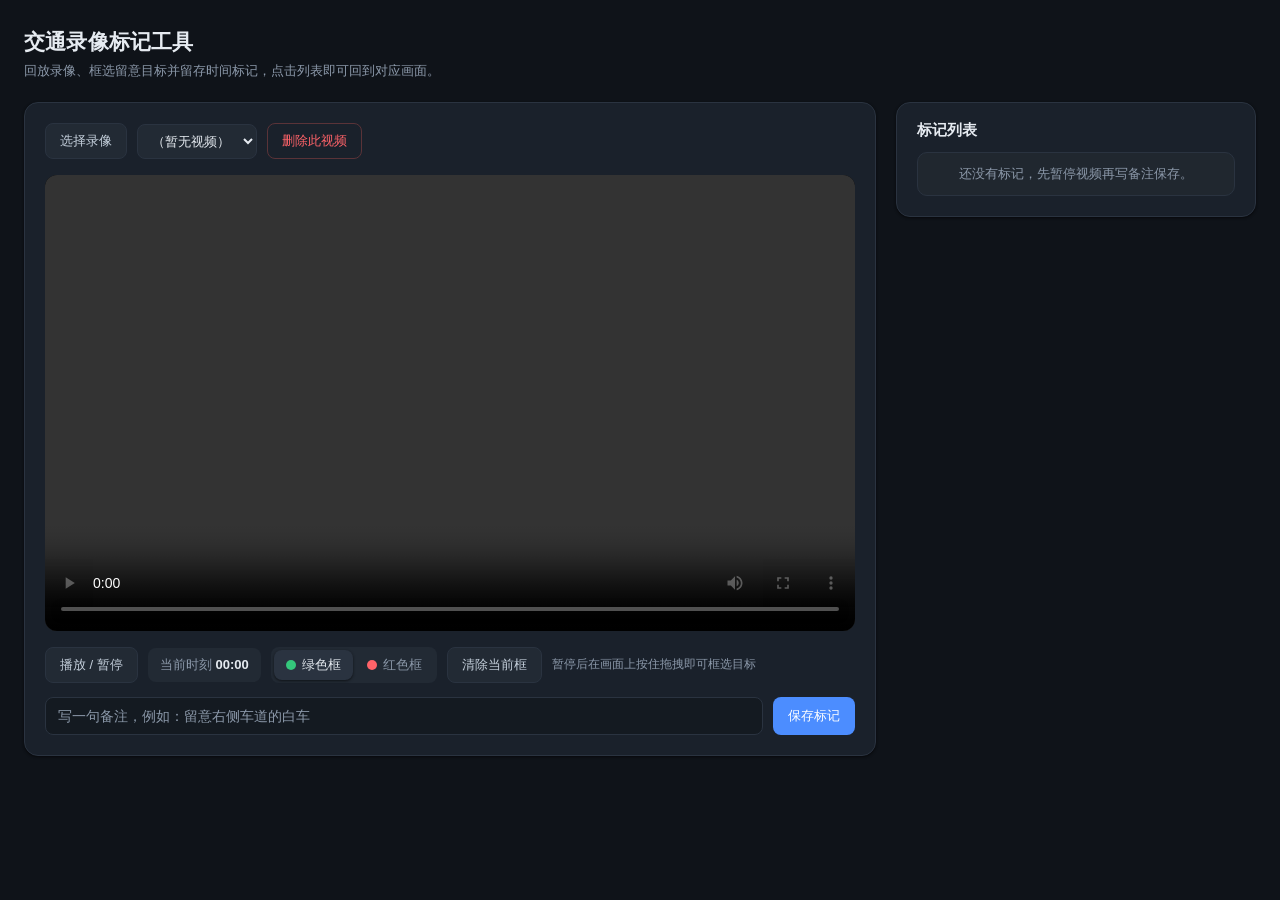
==== tools/录像标记工具/录像标记工具.html @ d4efcec6 "Add files via upload" ====
<!DOCTYPE html>
<html lang="zh-CN">
<head>
  <meta charset="UTF-8">
  <meta name="viewport" content="width=device-width, initial-scale=1">
  <title>交通录像标记工具</title>
  <link rel="icon" href="data:image/svg+xml,<svg xmlns='http://www.w3.org/2000/svg' viewBox='0 0 24 24'><rect width='24' height='24' rx='5' fill='%231f5eff'/><circle cx='12' cy='12' r='5' fill='white'/></svg>">
  <style>
    :root {
      --bg: #0f1319;
      --panel: #1a212b;
      --line: #2a3340;
      --line-soft: #222a34;
      --ink: #e6ebf1;
      --sub: #8b98a9;
      --primary: #4c8dff;
      --primary-soft: #1d2c44;
      --green: #34c77b;
      --red: #ff6369;
      --shadow: 0 1px 3px rgba(0, 0, 0, .35), 0 1px 2px rgba(0, 0, 0, .25);
      --radius: 14px;
    }
    * { box-sizing: border-box; margin: 0; padding: 0; }
    body {
      font-family: "Microsoft YaHei", "PingFang SC", "Segoe UI", sans-serif;
      background: var(--bg);
      color: var(--ink);
      padding: 28px 24px;
      min-height: 100vh;
    }
    .app { max-width: 1240px; margin: 0 auto; }

    /* 页头 */
    .topbar { margin-bottom: 22px; }
    .topbar h1 { font-size: 21px; font-weight: 600; letter-spacing: .2px; }
    .topbar p { margin-top: 6px; font-size: 13px; color: var(--sub); }

    /* 两栏栅格 */
    .workspace {
      display: grid;
      grid-template-columns: minmax(0, 1fr) 360px;
      gap: 20px;
      align-items: start;
    }
    @media (max-width: 960px) {
      .workspace { grid-template-columns: minmax(0, 1fr); }
    }

    .panel {
      background: var(--panel);
      border: 1px solid var(--line);
      border-radius: var(--radius);
      box-shadow: var(--shadow);
    }
    .player-panel { padding: 20px; }
    .list-panel { display: flex; flex-direction: column; max-height: 720px; }

    /* 视频源行 */
    .source-bar {
      display: flex; gap: 10px; align-items: center; flex-wrap: wrap;
      margin-bottom: 16px;
    }
    .source-bar select {
      padding: 8px 10px; border: 1px solid var(--line); border-radius: 8px;
      font-size: 13px; background: var(--line-soft); color: var(--ink); max-width: 240px;
    }
    #filePicker { display: none; }

    /* 视频 */
    .video-wrap {
      position: relative;
      width: 100%;
      aspect-ratio: 16 / 9;
      background: #000;
      border-radius: 12px;
      overflow: hidden;
    }
    .video-wrap video {
      position: absolute; inset: 0;
      width: 100%; height: 100%;
      object-fit: contain; display: block;
    }
    .anno-layer {
      position: absolute;
      left: 0; top: 0; right: 0; bottom: 46px;
      cursor: crosshair; z-index: 2;
    }
    .anno-box {
      position: absolute;
      border: 3px dashed; border-radius: 10px;
      pointer-events: none; box-sizing: border-box;
    }
    .anno-box.green { border-color: var(--green); background: rgba(52, 199, 123, .16); }
    .anno-box.red { border-color: var(--red); background: rgba(255, 99, 105, .16); }

    /* 控制行 */
    .control-row {
      display: flex; gap: 10px; align-items: center; flex-wrap: wrap;
      margin-top: 16px;
    }
    .time-badge {
      font-variant-numeric: tabular-nums;
      font-size: 13px; color: var(--sub);
      background: var(--line-soft); border-radius: 8px; padding: 8px 12px;
    }
    .time-badge strong { color: var(--ink); font-weight: 600; }

    /* 按钮分层 */
    button {
      font-family: inherit; font-size: 13px; cursor: pointer;
      border: 1px solid transparent; border-radius: 8px;
      padding: 8px 14px; display: inline-flex; align-items: center; gap: 6px;
      transition: background .15s ease, border-color .15s ease, opacity .15s ease;
    }
    .btn-primary { background: var(--primary); color: #fff; }
    .btn-primary:hover { opacity: .92; }
    .btn-secondary { background: var(--line-soft); color: #c4cfdb; border-color: var(--line); }
    .btn-secondary:hover { background: #2a3340; }
    .btn-danger-ghost { background: var(--panel); color: var(--red); border-color: #5a3338; }
    .btn-danger-ghost:hover { background: #2a2024; }

    /* 颜色分段选择 */
    .segmented {
      display: inline-flex; gap: 2px; background: var(--line-soft);
      border-radius: 8px; padding: 3px;
    }
    .color-btn { background: transparent; color: var(--sub); border: none; padding: 6px 12px; }
    .color-btn .dot { width: 10px; height: 10px; border-radius: 50%; display: inline-block; }
    .color-btn.green .dot { background: var(--green); }
    .color-btn.red .dot { background: var(--red); }
    .color-btn.active { background: #2a3340; color: var(--ink); box-shadow: var(--shadow); }

    .hint { font-size: 12px; color: var(--sub); }

    /* 备注输入行 */
    .note-row { display: flex; gap: 10px; margin-top: 14px; }
    .note-row input {
      flex: 1; min-width: 0;
      padding: 10px 12px; border: 1px solid var(--line); border-radius: 8px;
      font-size: 14px; font-family: inherit; background: #141a21; color: var(--ink);
    }
    .note-row input::placeholder { color: var(--sub); }
    .note-row input:focus { outline: none; border-color: var(--primary); }

    /* 列表面板 */
    .panel-head {
      display: flex; align-items: center; justify-content: space-between;
      padding: 18px 20px 12px;
    }
    .panel-head h2 { font-size: 15px; font-weight: 600; }
    .count { font-size: 12px; color: var(--sub); }
    #noteList {
      list-style: none; padding: 0 20px 20px; overflow-y: auto;
      display: flex; flex-direction: column; gap: 10px;
    }
    #noteList li {
      position: relative;
      background: #20272f; border: 1px solid var(--line); border-radius: 10px;
      padding: 12px 14px; cursor: pointer;
      transition: border-color .15s ease, box-shadow .15s ease;
    }
    #noteList li:hover { border-color: #3a5f9e; box-shadow: var(--shadow); }
    .note-time {
      font-variant-numeric: tabular-nums;
      font-weight: 600; color: var(--primary); font-size: 13px;
      display: flex; align-items: center; gap: 6px;
    }
    .note-dot { width: 10px; height: 10px; border-radius: 50%; display: inline-block; }
    .note-dot.green { background: var(--green); }
    .note-dot.red { background: var(--red); }
    .note-text { margin-top: 5px; font-size: 14px; color: var(--ink); }
    .note-del {
      position: absolute; right: 10px; top: 10px;
      background: none; color: var(--red); padding: 2px 6px;
      font-size: 12px; border: none; border-radius: 6px;
    }
    .note-del:hover { background: #2a2024; }
    .empty {
      color: var(--sub); font-size: 13px; text-align: center;
      padding: 40px 20px; border: 1px dashed var(--line); border-radius: 10px;
    }
  </style>
</head>
<body>
  <div class="app">
    <header class="topbar">
      <h1>交通录像标记工具</h1>
      <p>回放录像、框选留意目标并留存时间标记，点击列表即可回到对应画面。</p>
    </header>

    <div class="workspace">
      <!-- 左侧：视频面板 -->
      <section class="panel player-panel">
        <div class="source-bar">
          <input type="file" id="filePicker" multiple accept="video/mp4,video/*">
          <button type="button" class="btn-secondary" id="pickFile">选择录像</button>
          <select id="videoSelect" title="切换视频"></select>
          <button type="button" id="removeVideo" class="btn-danger-ghost">删除此视频</button>
        </div>

        <div class="video-wrap">
          <video id="video" controls playsinline></video>
          <div class="anno-layer" id="annoLayer"></div>
        </div>

        <div class="control-row">
          <button id="playPause" class="btn-secondary">播放 / 暂停</button>
          <span class="time-badge">当前时刻 <strong id="currentTime">00:00</strong></span>
          <div class="segmented">
            <button type="button" class="color-btn green active" id="colorGreen"><span class="dot"></span>绿色框</button>
            <button type="button" class="color-btn red" id="colorRed"><span class="dot"></span>红色框</button>
          </div>
          <button type="button" id="clearBox" class="btn-secondary">清除当前框</button>
          <span class="hint">暂停后在画面上按住拖拽即可框选目标</span>
        </div>

        <div class="note-row">
          <input type="text" id="noteInput" placeholder="写一句备注，例如：留意右侧车道的白车">
          <button id="saveNote" class="btn-primary">保存标记</button>
        </div>
      </section>

      <!-- 右侧：标记列表面板 -->
      <aside class="panel list-panel">
        <div class="panel-head">
          <h2>标记列表</h2>
          <span class="count" id="noteCount"></span>
        </div>
        <ul id="noteList"><li class="empty">还没有标记，先暂停视频再写备注保存。</li></ul>
      </aside>
    </div>
  </div>

  <script>
    const video = document.getElementById('video');
    const filePicker = document.getElementById('filePicker');
    const pickFileBtn = document.getElementById('pickFile');
    const videoSelect = document.getElementById('videoSelect');
    const removeVideoBtn = document.getElementById('removeVideo');
    const playPauseBtn = document.getElementById('playPause');
    const currentTimeEl = document.getElementById('currentTime');
    const noteInput = document.getElementById('noteInput');
    const saveBtn = document.getElementById('saveNote');
    const noteList = document.getElementById('noteList');
    const noteCount = document.getElementById('noteCount');
    const annoLayer = document.getElementById('annoLayer');
    const colorGreen = document.getElementById('colorGreen');
    const colorRed = document.getElementById('colorRed');
    const clearBoxBtn = document.getElementById('clearBox');

    const STORAGE_KEY = 'traffic_video_notes';
    let videos = [];
    let currentVideoId = null;
    let notes = [];
    let selectedColor = 'green';
    let draftBox = null;
    let drawing = false;
    let startX = 0, startY = 0, tempRect = null;

    function loadNotes() {
      try { notes = JSON.parse(localStorage.getItem(STORAGE_KEY)) || []; }
      catch (e) { notes = []; }
    }
    function persistNotes() {
      localStorage.setItem(STORAGE_KEY, JSON.stringify(notes));
    }

    function formatTime(sec) {
      const m = Math.floor(sec / 60);
      const s = Math.floor(sec % 60);
      return String(m).padStart(2, '0') + ':' + String(s).padStart(2, '0');
    }
    function currentVideo() {
      return videos.find(v => v.id === currentVideoId) || null;
    }
    function currentNotes() {
      return notes.filter(n => n.videoId === currentVideoId);
    }

    function setColor(c) {
      selectedColor = c;
      colorGreen.classList.toggle('active', c === 'green');
      colorRed.classList.toggle('active', c === 'red');
    }
    colorGreen.addEventListener('click', () => setColor('green'));
    colorRed.addEventListener('click', () => setColor('red'));

    clearBoxBtn.addEventListener('click', () => {
      drawing = false;
      tempRect = null;
      draftBox = null;
      showBox(null);
    });

    function layerPos(e) {
      const r = annoLayer.getBoundingClientRect();
      return { x: (e.clientX - r.left) / r.width, y: (e.clientY - r.top) / r.height };
    }
    function updateRect(x1, y1, x2, y2) {
      const x = Math.min(x1, x2), y = Math.min(y1, y2);
      const w = Math.abs(x2 - x1), h = Math.abs(y2 - y1);
      tempRect.style.left = x * 100 + '%';
      tempRect.style.top = y * 100 + '%';
      tempRect.style.width = w * 100 + '%';
      tempRect.style.height = h * 100 + '%';
    }
    annoLayer.addEventListener('mousedown', (e) => {
      if (!currentVideo()) { alert('请先添加视频'); return; }
      drawing = true;
      const p = layerPos(e);
      startX = p.x; startY = p.y;
      tempRect = document.createElement('div');
      tempRect.className = 'anno-box ' + selectedColor;
      annoLayer.appendChild(tempRect);
      updateRect(p.x, p.y, p.x, p.y);
    });
    annoLayer.addEventListener('mousemove', (e) => {
      if (!drawing) return;
      const p = layerPos(e);
      updateRect(startX, startY, p.x, p.y);
    });
    annoLayer.addEventListener('mouseup', (e) => {
      if (!drawing) return;
      drawing = false;
      const p = layerPos(e);
      const x = Math.min(startX, p.x), y = Math.min(startY, p.y);
      const w = Math.abs(p.x - startX), h = Math.abs(p.y - startY);
      if (w < 0.02 || h < 0.02) {
        if (tempRect) tempRect.remove();
        tempRect = null; draftBox = null; return;
      }
      draftBox = {
        x: +x.toFixed(4), y: +y.toFixed(4),
        w: +w.toFixed(4), h: +h.toFixed(4),
        color: selectedColor
      };
      tempRect = null;
    });

    function showBox(box) {
      annoLayer.innerHTML = '';
      if (!box) return;
      const d = document.createElement('div');
      d.className = 'anno-box ' + (box.color === 'red' ? 'red' : 'green');
      d.style.left = box.x * 100 + '%';
      d.style.top = box.y * 100 + '%';
      d.style.width = box.w * 100 + '%';
      d.style.height = box.h * 100 + '%';
      annoLayer.appendChild(d);
    }

    function renderVideoSelect() {
      videoSelect.innerHTML = '';
      if (videos.length === 0) {
        const opt = document.createElement('option');
        opt.textContent = '（暂无视频）';
        videoSelect.appendChild(opt);
        return;
      }
      videos.forEach(v => {
        const opt = document.createElement('option');
        opt.value = v.id;
        opt.textContent = v.name;
        videoSelect.appendChild(opt);
      });
      videoSelect.value = currentVideoId || '';
    }

    function switchVideo(id) {
      currentVideoId = id;
      const v = currentVideo();
      if (v) { video.src = v.url; video.load(); }
      else { video.removeAttribute('src'); video.load(); }
      renderVideoSelect();
      showBox(null);
      draftBox = null;
      renderNotes();
    }

    pickFileBtn.addEventListener('click', () => filePicker.click());

    filePicker.addEventListener('change', () => {
      const files = Array.from(filePicker.files || []);
      if (files.length === 0) return;
      files.forEach(f => {
        const id = 'v' + Date.now() + Math.random().toString(36).slice(2, 6);
        videos.push({ id, name: f.name, url: URL.createObjectURL(f) });
      });
      const last = videos[videos.length - 1];
      switchVideo(last.id);
      filePicker.value = '';
    });

    videoSelect.addEventListener('change', () => {
      switchVideo(videoSelect.value);
    });

    removeVideoBtn.addEventListener('click', () => {
      if (!currentVideo()) { alert('当前没有可删除的视频'); return; }
      if (!confirm('确定删除此视频及其全部标记吗？')) return;
      notes = notes.filter(n => n.videoId !== currentVideoId);
      persistNotes();
      const idx = videos.findIndex(v => v.id === currentVideoId);
      videos.splice(idx, 1);
      const next = videos[idx] || videos[idx - 1];
      if (next) switchVideo(next.id);
      else {
        currentVideoId = null;
        video.removeAttribute('src');
        video.load();
        renderVideoSelect();
        renderNotes();
      }
    });

    playPauseBtn.addEventListener('click', () => {
      if (!currentVideo()) { alert('请先添加视频'); return; }
      if (video.paused) video.play(); else video.pause();
    });

    video.addEventListener('timeupdate', () => {
      currentTimeEl.textContent = formatTime(video.currentTime);
    });

    saveBtn.addEventListener('click', () => {
      if (!currentVideo()) { alert('请先添加视频'); return; }
      const text = noteInput.value.trim();
      if (!text) { alert('备注内容不能为空'); return; }

      notes.push({
        id: 'n' + Date.now() + Math.random().toString(36).slice(2, 6),
        videoId: currentVideoId,
        videoName: currentVideo().name,
        time: video.currentTime,
        text: text,
        box: draftBox
      });
      notes.sort((a, b) => a.time - b.time);
      draftBox = null;
      showBox(null);
      persistNotes();
      renderNotes();
      noteInput.value = '';
    });

    noteInput.addEventListener('keydown', (e) => {
      if (e.key === 'Enter') saveBtn.click();
    });

    function renderNotes() {
      noteList.innerHTML = '';
      const list = currentNotes();
      noteCount.textContent = list.length ? list.length + ' 条标记' : '';
      if (list.length === 0) {
        noteList.innerHTML = '<li class="empty">还没有标记，先暂停视频再写备注保存。</li>';
        return;
      }
      list.forEach((note) => {
        const li = document.createElement('li');
        const timeDiv = document.createElement('div');
        timeDiv.className = 'note-time';
        if (note.box) {
          const dot = document.createElement('span');
          dot.className = 'note-dot ' + (note.box.color === 'red' ? 'red' : 'green');
          timeDiv.appendChild(dot);
        }
        timeDiv.appendChild(document.createTextNode(' ' + formatTime(note.time)));
        const textDiv = document.createElement('div');
        textDiv.className = 'note-text';
        textDiv.textContent = note.text;
        li.appendChild(timeDiv);
        li.appendChild(textDiv);

        const delBtn = document.createElement('button');
        delBtn.type = 'button';
        delBtn.className = 'note-del';
        delBtn.textContent = '删除';
        delBtn.addEventListener('click', (ev) => {
          ev.stopPropagation();
          notes = notes.filter(n => n.id !== note.id);
          persistNotes();
          showBox(null);
          renderNotes();
        });
        li.appendChild(delBtn);

        li.addEventListener('click', () => {
          showBox(note.box);
          if (!currentVideo()) { alert('请先添加视频'); return; }
          video.currentTime = note.time;
          video.pause();
          currentTimeEl.textContent = formatTime(note.time);
        });
        noteList.appendChild(li);
      });
    }

    loadNotes();
    renderVideoSelect();
    renderNotes();
  </script>
</body>
</html>
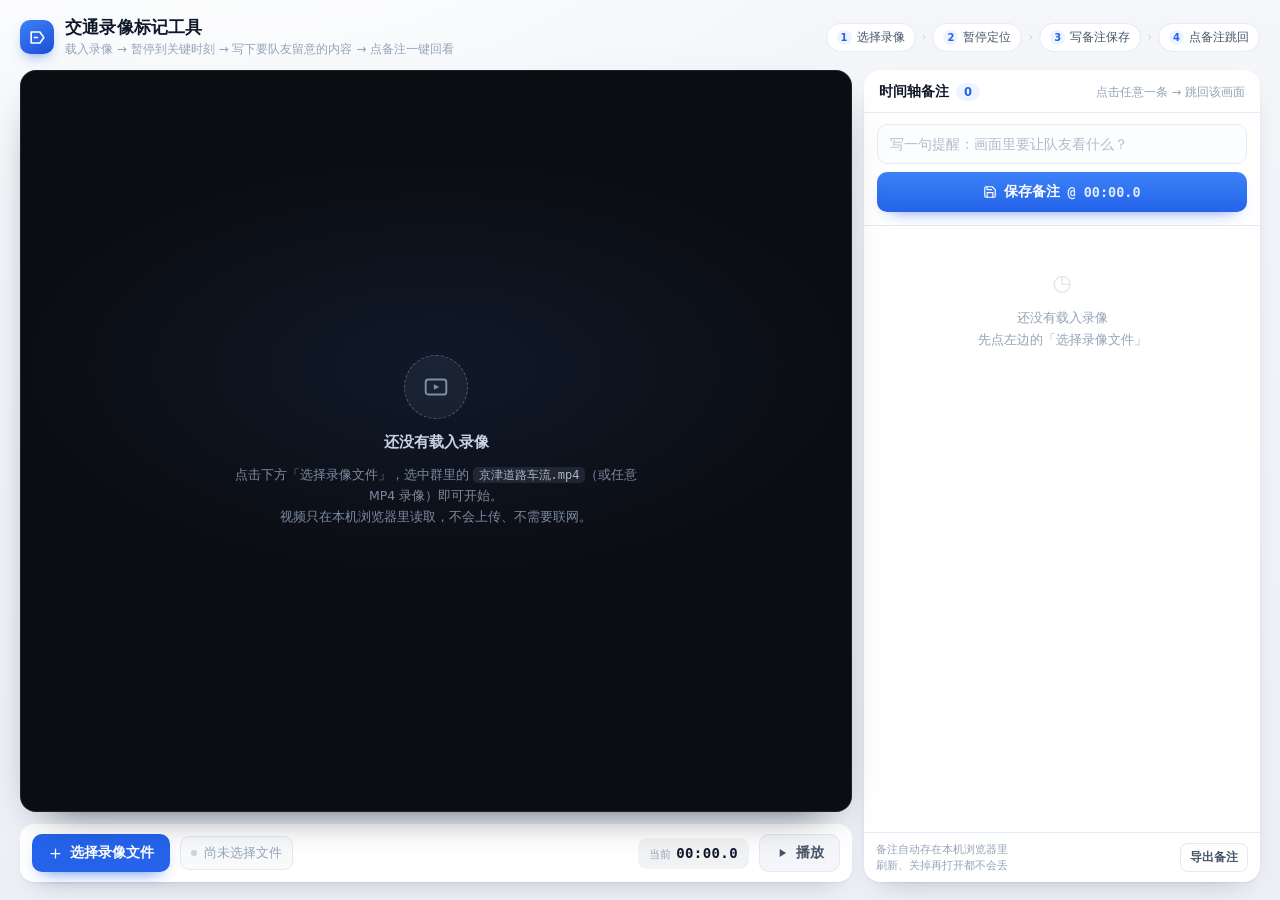
==== commit 749de22e: "新增录像标记工具：给录像按时间点加备注并一键跳回 - tools/录像标记工具/录像标记工具.html：单文件工具，双击即用，无依赖 - README.md：用途、运行方法、输入输出、已知限制 - 运" ====
--- a/tools/录像标记工具/录像标记工具.html
+++ b/tools/录像标记工具/录像标记工具.html
@@ -1,503 +1,779 @@
-<!DOCTYPE html>
-<html lang="zh-CN">
-<head>
-  <meta charset="UTF-8">
-  <meta name="viewport" content="width=device-width, initial-scale=1">
-  <title>交通录像标记工具</title>
-  <link rel="icon" href="data:image/svg+xml,<svg xmlns='http://www.w3.org/2000/svg' viewBox='0 0 24 24'><rect width='24' height='24' rx='5' fill='%231f5eff'/><circle cx='12' cy='12' r='5' fill='white'/></svg>">
-  <style>
-    :root {
-      --bg: #0f1319;
-      --panel: #1a212b;
-      --line: #2a3340;
-      --line-soft: #222a34;
-      --ink: #e6ebf1;
-      --sub: #8b98a9;
-      --primary: #4c8dff;
-      --primary-soft: #1d2c44;
-      --green: #34c77b;
-      --red: #ff6369;
-      --shadow: 0 1px 3px rgba(0, 0, 0, .35), 0 1px 2px rgba(0, 0, 0, .25);
-      --radius: 14px;
-    }
-    * { box-sizing: border-box; margin: 0; padding: 0; }
-    body {
-      font-family: "Microsoft YaHei", "PingFang SC", "Segoe UI", sans-serif;
-      background: var(--bg);
-      color: var(--ink);
-      padding: 28px 24px;
-      min-height: 100vh;
-    }
-    .app { max-width: 1240px; margin: 0 auto; }
-
-    /* 页头 */
-    .topbar { margin-bottom: 22px; }
-    .topbar h1 { font-size: 21px; font-weight: 600; letter-spacing: .2px; }
-    .topbar p { margin-top: 6px; font-size: 13px; color: var(--sub); }
-
-    /* 两栏栅格 */
-    .workspace {
-      display: grid;
-      grid-template-columns: minmax(0, 1fr) 360px;
-      gap: 20px;
-      align-items: start;
-    }
-    @media (max-width: 960px) {
-      .workspace { grid-template-columns: minmax(0, 1fr); }
-    }
-
-    .panel {
-      background: var(--panel);
-      border: 1px solid var(--line);
-      border-radius: var(--radius);
-      box-shadow: var(--shadow);
-    }
-    .player-panel { padding: 20px; }
-    .list-panel { display: flex; flex-direction: column; max-height: 720px; }
-
-    /* 视频源行 */
-    .source-bar {
-      display: flex; gap: 10px; align-items: center; flex-wrap: wrap;
-      margin-bottom: 16px;
-    }
-    .source-bar select {
-      padding: 8px 10px; border: 1px solid var(--line); border-radius: 8px;
-      font-size: 13px; background: var(--line-soft); color: var(--ink); max-width: 240px;
-    }
-    #filePicker { display: none; }
-
-    /* 视频 */
-    .video-wrap {
-      position: relative;
-      width: 100%;
-      aspect-ratio: 16 / 9;
-      background: #000;
-      border-radius: 12px;
-      overflow: hidden;
-    }
-    .video-wrap video {
-      position: absolute; inset: 0;
-      width: 100%; height: 100%;
-      object-fit: contain; display: block;
-    }
-    .anno-layer {
-      position: absolute;
-      left: 0; top: 0; right: 0; bottom: 46px;
-      cursor: crosshair; z-index: 2;
-    }
-    .anno-box {
-      position: absolute;
-      border: 3px dashed; border-radius: 10px;
-      pointer-events: none; box-sizing: border-box;
-    }
-    .anno-box.green { border-color: var(--green); background: rgba(52, 199, 123, .16); }
-    .anno-box.red { border-color: var(--red); background: rgba(255, 99, 105, .16); }
-
-    /* 控制行 */
-    .control-row {
-      display: flex; gap: 10px; align-items: center; flex-wrap: wrap;
-      margin-top: 16px;
-    }
-    .time-badge {
-      font-variant-numeric: tabular-nums;
-      font-size: 13px; color: var(--sub);
-      background: var(--line-soft); border-radius: 8px; padding: 8px 12px;
-    }
-    .time-badge strong { color: var(--ink); font-weight: 600; }
-
-    /* 按钮分层 */
-    button {
-      font-family: inherit; font-size: 13px; cursor: pointer;
-      border: 1px solid transparent; border-radius: 8px;
-      padding: 8px 14px; display: inline-flex; align-items: center; gap: 6px;
-      transition: background .15s ease, border-color .15s ease, opacity .15s ease;
-    }
-    .btn-primary { background: var(--primary); color: #fff; }
-    .btn-primary:hover { opacity: .92; }
-    .btn-secondary { background: var(--line-soft); color: #c4cfdb; border-color: var(--line); }
-    .btn-secondary:hover { background: #2a3340; }
-    .btn-danger-ghost { background: var(--panel); color: var(--red); border-color: #5a3338; }
-    .btn-danger-ghost:hover { background: #2a2024; }
-
-    /* 颜色分段选择 */
-    .segmented {
-      display: inline-flex; gap: 2px; background: var(--line-soft);
-      border-radius: 8px; padding: 3px;
-    }
-    .color-btn { background: transparent; color: var(--sub); border: none; padding: 6px 12px; }
-    .color-btn .dot { width: 10px; height: 10px; border-radius: 50%; display: inline-block; }
-    .color-btn.green .dot { background: var(--green); }
-    .color-btn.red .dot { background: var(--red); }
-    .color-btn.active { background: #2a3340; color: var(--ink); box-shadow: var(--shadow); }
-
-    .hint { font-size: 12px; color: var(--sub); }
-
-    /* 备注输入行 */
-    .note-row { display: flex; gap: 10px; margin-top: 14px; }
-    .note-row input {
-      flex: 1; min-width: 0;
-      padding: 10px 12px; border: 1px solid var(--line); border-radius: 8px;
-      font-size: 14px; font-family: inherit; background: #141a21; color: var(--ink);
-    }
-    .note-row input::placeholder { color: var(--sub); }
-    .note-row input:focus { outline: none; border-color: var(--primary); }
-
-    /* 列表面板 */
-    .panel-head {
-      display: flex; align-items: center; justify-content: space-between;
-      padding: 18px 20px 12px;
-    }
-    .panel-head h2 { font-size: 15px; font-weight: 600; }
-    .count { font-size: 12px; color: var(--sub); }
-    #noteList {
-      list-style: none; padding: 0 20px 20px; overflow-y: auto;
-      display: flex; flex-direction: column; gap: 10px;
-    }
-    #noteList li {
-      position: relative;
-      background: #20272f; border: 1px solid var(--line); border-radius: 10px;
-      padding: 12px 14px; cursor: pointer;
-      transition: border-color .15s ease, box-shadow .15s ease;
-    }
-    #noteList li:hover { border-color: #3a5f9e; box-shadow: var(--shadow); }
-    .note-time {
-      font-variant-numeric: tabular-nums;
-      font-weight: 600; color: var(--primary); font-size: 13px;
-      display: flex; align-items: center; gap: 6px;
-    }
-    .note-dot { width: 10px; height: 10px; border-radius: 50%; display: inline-block; }
-    .note-dot.green { background: var(--green); }
-    .note-dot.red { background: var(--red); }
-    .note-text { margin-top: 5px; font-size: 14px; color: var(--ink); }
-    .note-del {
-      position: absolute; right: 10px; top: 10px;
-      background: none; color: var(--red); padding: 2px 6px;
-      font-size: 12px; border: none; border-radius: 6px;
-    }
-    .note-del:hover { background: #2a2024; }
-    .empty {
-      color: var(--sub); font-size: 13px; text-align: center;
-      padding: 40px 20px; border: 1px dashed var(--line); border-radius: 10px;
-    }
-  </style>
-</head>
-<body>
-  <div class="app">
-    <header class="topbar">
-      <h1>交通录像标记工具</h1>
-      <p>回放录像、框选留意目标并留存时间标记，点击列表即可回到对应画面。</p>
-    </header>
-
-    <div class="workspace">
-      <!-- 左侧：视频面板 -->
-      <section class="panel player-panel">
-        <div class="source-bar">
-          <input type="file" id="filePicker" multiple accept="video/mp4,video/*">
-          <button type="button" class="btn-secondary" id="pickFile">选择录像</button>
-          <select id="videoSelect" title="切换视频"></select>
-          <button type="button" id="removeVideo" class="btn-danger-ghost">删除此视频</button>
-        </div>
-
-        <div class="video-wrap">
-          <video id="video" controls playsinline></video>
-          <div class="anno-layer" id="annoLayer"></div>
-        </div>
-
-        <div class="control-row">
-          <button id="playPause" class="btn-secondary">播放 / 暂停</button>
-          <span class="time-badge">当前时刻 <strong id="currentTime">00:00</strong></span>
-          <div class="segmented">
-            <button type="button" class="color-btn green active" id="colorGreen"><span class="dot"></span>绿色框</button>
-            <button type="button" class="color-btn red" id="colorRed"><span class="dot"></span>红色框</button>
-          </div>
-          <button type="button" id="clearBox" class="btn-secondary">清除当前框</button>
-          <span class="hint">暂停后在画面上按住拖拽即可框选目标</span>
-        </div>
-
-        <div class="note-row">
-          <input type="text" id="noteInput" placeholder="写一句备注，例如：留意右侧车道的白车">
-          <button id="saveNote" class="btn-primary">保存标记</button>
-        </div>
-      </section>
-
-      <!-- 右侧：标记列表面板 -->
-      <aside class="panel list-panel">
-        <div class="panel-head">
-          <h2>标记列表</h2>
-          <span class="count" id="noteCount"></span>
-        </div>
-        <ul id="noteList"><li class="empty">还没有标记，先暂停视频再写备注保存。</li></ul>
-      </aside>
-    </div>
-  </div>
-
-  <script>
-    const video = document.getElementById('video');
-    const filePicker = document.getElementById('filePicker');
-    const pickFileBtn = document.getElementById('pickFile');
-    const videoSelect = document.getElementById('videoSelect');
-    const removeVideoBtn = document.getElementById('removeVideo');
-    const playPauseBtn = document.getElementById('playPause');
-    const currentTimeEl = document.getElementById('currentTime');
-    const noteInput = document.getElementById('noteInput');
-    const saveBtn = document.getElementById('saveNote');
-    const noteList = document.getElementById('noteList');
-    const noteCount = document.getElementById('noteCount');
-    const annoLayer = document.getElementById('annoLayer');
-    const colorGreen = document.getElementById('colorGreen');
-    const colorRed = document.getElementById('colorRed');
-    const clearBoxBtn = document.getElementById('clearBox');
-
-    const STORAGE_KEY = 'traffic_video_notes';
-    let videos = [];
-    let currentVideoId = null;
-    let notes = [];
-    let selectedColor = 'green';
-    let draftBox = null;
-    let drawing = false;
-    let startX = 0, startY = 0, tempRect = null;
-
-    function loadNotes() {
-      try { notes = JSON.parse(localStorage.getItem(STORAGE_KEY)) || []; }
-      catch (e) { notes = []; }
-    }
-    function persistNotes() {
-      localStorage.setItem(STORAGE_KEY, JSON.stringify(notes));
-    }
-
-    function formatTime(sec) {
-      const m = Math.floor(sec / 60);
-      const s = Math.floor(sec % 60);
-      return String(m).padStart(2, '0') + ':' + String(s).padStart(2, '0');
-    }
-    function currentVideo() {
-      return videos.find(v => v.id === currentVideoId) || null;
-    }
-    function currentNotes() {
-      return notes.filter(n => n.videoId === currentVideoId);
-    }
-
-    function setColor(c) {
-      selectedColor = c;
-      colorGreen.classList.toggle('active', c === 'green');
-      colorRed.classList.toggle('active', c === 'red');
-    }
-    colorGreen.addEventListener('click', () => setColor('green'));
-    colorRed.addEventListener('click', () => setColor('red'));
-
-    clearBoxBtn.addEventListener('click', () => {
-      drawing = false;
-      tempRect = null;
-      draftBox = null;
-      showBox(null);
-    });
-
-    function layerPos(e) {
-      const r = annoLayer.getBoundingClientRect();
-      return { x: (e.clientX - r.left) / r.width, y: (e.clientY - r.top) / r.height };
-    }
-    function updateRect(x1, y1, x2, y2) {
-      const x = Math.min(x1, x2), y = Math.min(y1, y2);
-      const w = Math.abs(x2 - x1), h = Math.abs(y2 - y1);
-      tempRect.style.left = x * 100 + '%';
-      tempRect.style.top = y * 100 + '%';
-      tempRect.style.width = w * 100 + '%';
-      tempRect.style.height = h * 100 + '%';
-    }
-    annoLayer.addEventListener('mousedown', (e) => {
-      if (!currentVideo()) { alert('请先添加视频'); return; }
-      drawing = true;
-      const p = layerPos(e);
-      startX = p.x; startY = p.y;
-      tempRect = document.createElement('div');
-      tempRect.className = 'anno-box ' + selectedColor;
-      annoLayer.appendChild(tempRect);
-      updateRect(p.x, p.y, p.x, p.y);
-    });
-    annoLayer.addEventListener('mousemove', (e) => {
-      if (!drawing) return;
-      const p = layerPos(e);
-      updateRect(startX, startY, p.x, p.y);
-    });
-    annoLayer.addEventListener('mouseup', (e) => {
-      if (!drawing) return;
-      drawing = false;
-      const p = layerPos(e);
-      const x = Math.min(startX, p.x), y = Math.min(startY, p.y);
-      const w = Math.abs(p.x - startX), h = Math.abs(p.y - startY);
-      if (w < 0.02 || h < 0.02) {
-        if (tempRect) tempRect.remove();
-        tempRect = null; draftBox = null; return;
-      }
-      draftBox = {
-        x: +x.toFixed(4), y: +y.toFixed(4),
-        w: +w.toFixed(4), h: +h.toFixed(4),
-        color: selectedColor
-      };
-      tempRect = null;
-    });
-
-    function showBox(box) {
-      annoLayer.innerHTML = '';
-      if (!box) return;
-      const d = document.createElement('div');
-      d.className = 'anno-box ' + (box.color === 'red' ? 'red' : 'green');
-      d.style.left = box.x * 100 + '%';
-      d.style.top = box.y * 100 + '%';
-      d.style.width = box.w * 100 + '%';
-      d.style.height = box.h * 100 + '%';
-      annoLayer.appendChild(d);
-    }
-
-    function renderVideoSelect() {
-      videoSelect.innerHTML = '';
-      if (videos.length === 0) {
-        const opt = document.createElement('option');
-        opt.textContent = '（暂无视频）';
-        videoSelect.appendChild(opt);
-        return;
-      }
-      videos.forEach(v => {
-        const opt = document.createElement('option');
-        opt.value = v.id;
-        opt.textContent = v.name;
-        videoSelect.appendChild(opt);
-      });
-      videoSelect.value = currentVideoId || '';
-    }
-
-    function switchVideo(id) {
-      currentVideoId = id;
-      const v = currentVideo();
-      if (v) { video.src = v.url; video.load(); }
-      else { video.removeAttribute('src'); video.load(); }
-      renderVideoSelect();
-      showBox(null);
-      draftBox = null;
-      renderNotes();
-    }
-
-    pickFileBtn.addEventListener('click', () => filePicker.click());
-
-    filePicker.addEventListener('change', () => {
-      const files = Array.from(filePicker.files || []);
-      if (files.length === 0) return;
-      files.forEach(f => {
-        const id = 'v' + Date.now() + Math.random().toString(36).slice(2, 6);
-        videos.push({ id, name: f.name, url: URL.createObjectURL(f) });
-      });
-      const last = videos[videos.length - 1];
-      switchVideo(last.id);
-      filePicker.value = '';
-    });
-
-    videoSelect.addEventListener('change', () => {
-      switchVideo(videoSelect.value);
-    });
-
-    removeVideoBtn.addEventListener('click', () => {
-      if (!currentVideo()) { alert('当前没有可删除的视频'); return; }
-      if (!confirm('确定删除此视频及其全部标记吗？')) return;
-      notes = notes.filter(n => n.videoId !== currentVideoId);
-      persistNotes();
-      const idx = videos.findIndex(v => v.id === currentVideoId);
-      videos.splice(idx, 1);
-      const next = videos[idx] || videos[idx - 1];
-      if (next) switchVideo(next.id);
-      else {
-        currentVideoId = null;
-        video.removeAttribute('src');
-        video.load();
-        renderVideoSelect();
-        renderNotes();
-      }
-    });
-
-    playPauseBtn.addEventListener('click', () => {
-      if (!currentVideo()) { alert('请先添加视频'); return; }
-      if (video.paused) video.play(); else video.pause();
-    });
-
-    video.addEventListener('timeupdate', () => {
-      currentTimeEl.textContent = formatTime(video.currentTime);
-    });
-
-    saveBtn.addEventListener('click', () => {
-      if (!currentVideo()) { alert('请先添加视频'); return; }
-      const text = noteInput.value.trim();
-      if (!text) { alert('备注内容不能为空'); return; }
-
-      notes.push({
-        id: 'n' + Date.now() + Math.random().toString(36).slice(2, 6),
-        videoId: currentVideoId,
-        videoName: currentVideo().name,
-        time: video.currentTime,
-        text: text,
-        box: draftBox
-      });
-      notes.sort((a, b) => a.time - b.time);
-      draftBox = null;
-      showBox(null);
-      persistNotes();
-      renderNotes();
-      noteInput.value = '';
-    });
-
-    noteInput.addEventListener('keydown', (e) => {
-      if (e.key === 'Enter') saveBtn.click();
-    });
-
-    function renderNotes() {
-      noteList.innerHTML = '';
-      const list = currentNotes();
-      noteCount.textContent = list.length ? list.length + ' 条标记' : '';
-      if (list.length === 0) {
-        noteList.innerHTML = '<li class="empty">还没有标记，先暂停视频再写备注保存。</li>';
-        return;
-      }
-      list.forEach((note) => {
-        const li = document.createElement('li');
-        const timeDiv = document.createElement('div');
-        timeDiv.className = 'note-time';
-        if (note.box) {
-          const dot = document.createElement('span');
-          dot.className = 'note-dot ' + (note.box.color === 'red' ? 'red' : 'green');
-          timeDiv.appendChild(dot);
-        }
-        timeDiv.appendChild(document.createTextNode(' ' + formatTime(note.time)));
-        const textDiv = document.createElement('div');
-        textDiv.className = 'note-text';
-        textDiv.textContent = note.text;
-        li.appendChild(timeDiv);
-        li.appendChild(textDiv);
-
-        const delBtn = document.createElement('button');
-        delBtn.type = 'button';
-        delBtn.className = 'note-del';
-        delBtn.textContent = '删除';
-        delBtn.addEventListener('click', (ev) => {
-          ev.stopPropagation();
-          notes = notes.filter(n => n.id !== note.id);
-          persistNotes();
-          showBox(null);
-          renderNotes();
-        });
-        li.appendChild(delBtn);
-
-        li.addEventListener('click', () => {
-          showBox(note.box);
-          if (!currentVideo()) { alert('请先添加视频'); return; }
-          video.currentTime = note.time;
-          video.pause();
-          currentTimeEl.textContent = formatTime(note.time);
-        });
-        noteList.appendChild(li);
-      });
-    }
-
-    loadNotes();
-    renderVideoSelect();
-    renderNotes();
-  </script>
-</body>
-</html>
+<!DOCTYPE html>
+<html lang="zh-CN">
+<head>
+<meta charset="UTF-8">
+<meta name="viewport" content="width=device-width, initial-scale=1">
+<title>交通录像标记工具</title>
+<style>
+  /* ===================== 基础与主题变量 ===================== */
+  :root{
+    --bg:#eceff5;
+    --card:#ffffff;
+    --ink:#0f172a;
+    --ink-2:#475569;
+    --ink-3:#94a3b8;
+    --line:#e4e9f2;
+    --accent:#2563eb;
+    --accent-soft:#eef4ff;
+    --stage:#0b0d12;
+    --ok:#0f9d58;
+    --warn:#c2410c;
+    --danger:#dc2626;
+    --radius:16px;
+    --shadow:0 1px 2px rgba(15,23,42,.06), 0 12px 28px -18px rgba(15,23,42,.35);
+  }
+  *{ box-sizing:border-box; }
+  html,body{ height:100%; }
+  body{
+    margin:0;
+    font-family:"Microsoft YaHei","PingFang SC","Hiragino Sans GB",system-ui,-apple-system,"Segoe UI",sans-serif;
+    color:var(--ink);
+    background:
+      radial-gradient(1200px 500px at 15% -10%, #ffffff 0%, rgba(255,255,255,0) 60%),
+      linear-gradient(180deg,#f4f6fa 0%, var(--bg) 100%);
+    -webkit-font-smoothing:antialiased;
+  }
+  .app{
+    height:100%;
+    max-width:1500px;
+    margin:0 auto;
+    padding:16px 20px 18px;
+    display:flex;
+    flex-direction:column;
+    gap:12px;
+  }
+
+  /* ===================== 顶部标题栏 ===================== */
+  header{
+    display:flex;
+    align-items:center;
+    justify-content:space-between;
+    gap:16px;
+    flex-wrap:wrap;
+  }
+  .brand{ display:flex; align-items:center; gap:11px; }
+  .logo{
+    width:34px; height:34px; border-radius:10px;
+    background:linear-gradient(150deg,#3b82f6,#1d4ed8);
+    box-shadow:0 6px 14px -6px rgba(37,99,235,.75);
+    display:grid; place-items:center; flex:0 0 auto;
+  }
+  .logo svg{ width:19px; height:19px; }
+  .brand h1{
+    font-size:17px; margin:0; font-weight:700; letter-spacing:.2px;
+  }
+  .tagline{ font-size:12px; color:var(--ink-3); margin-top:2px; }
+  .steps{ display:flex; align-items:center; gap:6px; flex-wrap:wrap; font-size:12px; color:var(--ink-2); }
+  .steps b{
+    display:inline-flex; align-items:center; gap:5px;
+    background:#fff; border:1px solid var(--line); border-radius:999px;
+    padding:5px 10px; font-weight:500;
+  }
+  .steps b i{
+    font-style:normal; width:15px; height:15px; border-radius:50%;
+    background:var(--accent-soft); color:var(--accent);
+    font-size:10px; font-weight:700; display:grid; place-items:center;
+  }
+  .steps .arrow{ color:#cbd5e1; }
+
+  /* ===================== 主区域布局 ===================== */
+  main{
+    flex:1; min-height:0;
+    display:grid;
+    grid-template-columns:minmax(0,1fr) 396px;
+    gap:12px;
+  }
+  .stage-col{ display:flex; flex-direction:column; gap:12px; min-width:0; min-height:0; }
+
+  /* ---------- 播放区 ---------- */
+  .stage{
+    position:relative;
+    flex:1; min-height:0;
+    background:var(--stage);
+    border-radius:var(--radius);
+    overflow:hidden;
+    display:flex; align-items:center; justify-content:center;
+    box-shadow:0 18px 40px -26px rgba(2,6,23,.9), inset 0 0 0 1px rgba(148,163,184,.14);
+  }
+  video{
+    width:100%; height:100%;
+    object-fit:contain;
+    background:#000;
+    display:none;
+  }
+  body.has-video video{ display:block; }
+
+  /* 未载入录像时的引导画面 */
+  .empty-state{
+    position:absolute; inset:0;
+    display:flex; flex-direction:column; align-items:center; justify-content:center;
+    gap:12px; text-align:center; padding:26px;
+    color:#93a0b8;
+    background:radial-gradient(600px 300px at 50% 40%, rgba(59,130,246,.10), transparent 70%);
+  }
+  body.has-video .empty-state{ display:none; }
+  .empty-state .ring{
+    width:64px; height:64px; border-radius:50%;
+    display:grid; place-items:center;
+    border:1px dashed rgba(148,163,184,.45);
+    background:rgba(148,163,184,.08);
+  }
+  .empty-state .ring svg{ width:26px; height:26px; opacity:.85; }
+  .empty-state h2{ margin:2px 0 0; font-size:15px; color:#c7d2e2; font-weight:600; }
+  .empty-state p{ margin:0; font-size:12.5px; line-height:1.7; max-width:420px; color:#7c8aa1; }
+  .empty-state code{
+    background:rgba(148,163,184,.14); border-radius:5px; padding:1px 6px;
+    color:#a9b6c9; font-family:Consolas,Menlo,monospace; font-size:12px;
+  }
+
+  /* ---------- 工具条 ---------- */
+  .toolbar{
+    display:flex; align-items:center; gap:10px; flex-wrap:wrap;
+    background:var(--card);
+    border-radius:14px;
+    padding:10px 12px;
+    box-shadow:var(--shadow);
+  }
+  button{ font-family:inherit; cursor:pointer; border:none; }
+  .btn{
+    height:38px; padding:0 16px; border-radius:10px;
+    font-size:13.5px; font-weight:600;
+    display:inline-flex; align-items:center; gap:7px;
+    transition:transform .08s ease, box-shadow .15s ease, background .15s ease;
+  }
+  .btn:active{ transform:translateY(1px); }
+  .btn-primary{
+    background:var(--accent); color:#fff;
+    box-shadow:0 8px 18px -10px rgba(37,99,235,.95);
+  }
+  .btn-primary:hover{ background:#1d4ed8; }
+  .btn-ghost{
+    background:#f4f6fa; color:var(--ink-2);
+    box-shadow:inset 0 0 0 1px var(--line);
+  }
+  .btn-ghost:hover{ background:#eef2f8; color:var(--ink); }
+  .btn-primary.flash{ animation:flash .55s ease 2; }
+  @keyframes flash{
+    0%,100%{ box-shadow:0 8px 18px -10px rgba(37,99,235,.95); }
+    50%{ box-shadow:0 0 0 4px rgba(37,99,235,.35), 0 8px 18px -10px rgba(37,99,235,.95); }
+  }
+
+  .file-chip{
+    display:inline-flex; align-items:center; gap:7px;
+    height:34px; padding:0 11px; border-radius:9px;
+    background:#f8fafc; box-shadow:inset 0 0 0 1px var(--line);
+    font-size:12.5px; color:var(--ink-3);
+    max-width:min(340px,42vw); min-width:0;
+  }
+  .file-chip.loaded{ color:var(--ink-2); background:#f2f8f4; box-shadow:inset 0 0 0 1px #cfe9d9; }
+  .file-chip .dot{ width:6px; height:6px; border-radius:50%; background:#cbd5e1; flex:0 0 auto; }
+  .file-chip.loaded .dot{ background:var(--ok); box-shadow:0 0 0 3px rgba(15,157,88,.14); }
+  .file-chip span{ overflow:hidden; text-overflow:ellipsis; white-space:nowrap; }
+
+  .spacer{ flex:1 1 auto; }
+
+  .timecode{
+    font-family:Consolas,Menlo,monospace;
+    font-variant-numeric:tabular-nums;
+    font-size:14px; font-weight:700; color:#0f172a;
+    background:#0f172a0d; border-radius:9px;
+    padding:7px 11px; letter-spacing:.4px;
+  }
+  .timecode small{ font-weight:500; color:var(--ink-3); font-size:11px; margin-right:5px; letter-spacing:0; }
+
+  /* ---------- 右侧备注面板 ---------- */
+  .panel{
+    background:var(--card);
+    border-radius:var(--radius);
+    box-shadow:var(--shadow);
+    display:flex; flex-direction:column;
+    min-height:0;
+    overflow:hidden;
+  }
+  .panel-head{
+    display:flex; align-items:center; justify-content:space-between;
+    padding:13px 15px 11px;
+    border-bottom:1px solid var(--line);
+  }
+  .panel-head h3{ margin:0; font-size:14px; font-weight:700; display:flex; align-items:center; gap:7px; }
+  .count-pill{
+    background:var(--accent-soft); color:var(--accent);
+    font-size:11.5px; font-weight:700; border-radius:999px; padding:2px 8px;
+    font-variant-numeric:tabular-nums;
+  }
+  .panel-head .sub{ font-size:11.5px; color:var(--ink-3); }
+
+  .composer{ padding:11px 13px 13px; border-bottom:1px solid var(--line); display:flex; flex-direction:column; gap:8px; }
+  #noteInput{
+    height:40px; width:100%;
+    border:1px solid var(--line); border-radius:10px;
+    padding:0 12px; font-size:13.5px; color:var(--ink);
+    font-family:inherit; background:#fcfdff;
+    transition:border-color .15s, box-shadow .15s;
+  }
+  #noteInput::placeholder{ color:#b3bccb; }
+  #noteInput:focus{ outline:none; border-color:#a9c2f7; box-shadow:0 0 0 3px rgba(37,99,235,.13); background:#fff; }
+  #saveBtn{
+    height:40px; border-radius:10px;
+    background:linear-gradient(180deg,#3b82f6,#2563eb);
+    color:#fff; font-size:13.5px; font-weight:600;
+    display:flex; align-items:center; justify-content:center; gap:7px;
+    box-shadow:0 8px 18px -12px rgba(37,99,235,1);
+  }
+  #saveBtn:hover{ background:linear-gradient(180deg,#2f74ec,#1d4ed8); }
+  #saveBtn:active{ transform:translateY(1px); }
+  #saveBtn .now{ font-family:Consolas,Menlo,monospace; opacity:.85; font-weight:700; }
+
+  /* 备注列表 */
+  .list{
+    list-style:none; margin:0; padding:8px 9px;
+    flex:1; min-height:0; overflow-y:auto;
+    display:flex; flex-direction:column; gap:5px;
+    scrollbar-width:thin;
+  }
+  .list::-webkit-scrollbar{ width:8px; }
+  .list::-webkit-scrollbar-thumb{ background:#dfe5ee; border-radius:8px; }
+
+  .item{
+    display:grid;
+    grid-template-columns:auto minmax(0,1fr) auto;
+    align-items:start; gap:9px;
+    padding:9px 9px 9px 10px;
+    border-radius:10px;
+    border:1px solid transparent;
+    cursor:pointer;
+    transition:background .13s, border-color .13s, box-shadow .13s;
+  }
+  .item:hover{ background:#f7faff; border-color:#e3ecfd; }
+  .item:focus-visible{ outline:2px solid rgba(37,99,235,.4); outline-offset:1px; }
+  .item.active{
+    background:var(--accent-soft); border-color:#bcd0fb;
+    box-shadow:inset 3px 0 0 var(--accent);
+  }
+  .time-badge{
+    font-family:Consolas,Menlo,monospace; font-variant-numeric:tabular-nums;
+    font-size:12px; font-weight:700; color:#1d4ed8;
+    background:#e8f0ff; border-radius:6px; padding:3px 6px;
+    line-height:1.35; white-space:nowrap;
+  }
+  .item.active .time-badge{ background:#dbe7ff; }
+  .note-text{
+    font-size:13px; line-height:1.55; color:#1e293b;
+    padding-top:1px; word-break:break-word;
+  }
+  .del{
+    width:22px; height:22px; border-radius:6px;
+    background:transparent; color:#c3ccda; font-size:15px; line-height:1;
+    display:grid; place-items:center;
+    opacity:0; transition:opacity .13s, background .13s, color .13s;
+  }
+  .item:hover .del{ opacity:1; }
+  .del:hover{ background:#fee2e2; color:var(--danger); }
+
+  .list-empty{
+    display:flex; flex-direction:column; align-items:center; justify-content:center;
+    gap:6px; text-align:center; padding:30px 18px; color:var(--ink-3);
+    font-size:12.5px; line-height:1.7;
+  }
+  .list-empty .k{ font-size:22px; opacity:.28; }
+
+  .panel-foot{
+    border-top:1px solid var(--line);
+    padding:9px 12px;
+    display:flex; align-items:center; justify-content:space-between; gap:8px;
+  }
+  .panel-foot .tip{ font-size:11px; color:var(--ink-3); line-height:1.4; }
+  #exportBtn{
+    background:#fff; color:var(--ink-2); font-size:12px; font-weight:600;
+    border-radius:8px; padding:6px 10px;
+    box-shadow:inset 0 0 0 1px var(--line);
+    white-space:nowrap;
+  }
+  #exportBtn:hover{ background:#f6f8fc; color:var(--ink); }
+
+  /* ---------- 轻提示 ---------- */
+  .toast{
+    position:fixed; left:50%; top:74px; transform:translate(-50%, -10px);
+    background:#111827; color:#fff;
+    font-size:13px; padding:10px 16px; border-radius:10px;
+    box-shadow:0 16px 34px -14px rgba(2,6,23,.8);
+    opacity:0; pointer-events:none;
+    transition:opacity .18s ease, transform .18s ease;
+    z-index:99; max-width:80vw;
+  }
+  .toast.show{ opacity:1; transform:translate(-50%,0); }
+  .toast.ok{ background:#0f172a; border-left:3px solid var(--ok); }
+  .toast.warn{ background:#1f2937; border-left:3px solid #f59e0b; }
+
+  /* ---------- 窄屏适配 ---------- */
+  @media (max-width: 980px){
+    .app{ height:auto; padding:12px; }
+    main{ grid-template-columns:1fr; }
+    .stage{ min-height:46vh; }
+    .panel{ min-height:420px; }
+    .steps{ display:none; }
+  }
+</style>
+</head>
+<body>
+<div class="app">
+
+  <header>
+    <div class="brand">
+      <div class="logo" aria-hidden="true">
+        <svg viewBox="0 0 24 24" fill="none" stroke="#fff" stroke-width="2" stroke-linecap="round" stroke-linejoin="round">
+          <path d="M4 5h11l5 7-5 7H4z"/><path d="M8 12h4"/>
+        </svg>
+      </div>
+      <div>
+        <h1>交通录像标记工具</h1>
+        <div class="tagline">载入录像 → 暂停到关键时刻 → 写下要队友留意的内容 → 点备注一键回看</div>
+      </div>
+    </div>
+    <div class="steps" aria-hidden="true">
+      <b><i>1</i>选择录像</b><span class="arrow">›</span>
+      <b><i>2</i>暂停定位</b><span class="arrow">›</span>
+      <b><i>3</i>写备注保存</b><span class="arrow">›</span>
+      <b><i>4</i>点备注跳回</b>
+    </div>
+  </header>
+
+  <main>
+    <!-- ============ 左：播放区 ============ -->
+    <section class="stage-col">
+      <div class="stage" id="stage">
+        <video id="video" controls playsinline preload="metadata"></video>
+        <div class="empty-state" id="emptyState">
+          <div class="ring">
+            <svg viewBox="0 0 24 24" fill="none" stroke="currentColor" stroke-width="1.8" stroke-linecap="round" stroke-linejoin="round">
+              <rect x="2.5" y="5" width="19" height="14" rx="2.5"/>
+              <path d="M10 9.5l5 2.5-5 2.5z" fill="currentColor" stroke="none"/>
+            </svg>
+          </div>
+          <h2>还没有载入录像</h2>
+          <p>点击下方「选择录像文件」，选中群里的 <code>京津道路车流.mp4</code>（或任意 MP4 录像）即可开始。<br>视频只在本机浏览器里读取，不会上传、不需要联网。</p>
+        </div>
+      </div>
+
+      <div class="toolbar">
+        <button class="btn btn-primary" id="pickBtn" type="button">
+          <svg width="15" height="15" viewBox="0 0 24 24" fill="none" stroke="currentColor" stroke-width="2" stroke-linecap="round" stroke-linejoin="round">
+            <path d="M12 5v14M5 12h14"/>
+          </svg>
+          选择录像文件
+        </button>
+        <input type="file" id="fileInput" accept="video/mp4,video/*,.mp4,.webm,.mov" hidden>
+        <div class="file-chip" id="fileChip"><span class="dot"></span><span id="fileName">尚未选择文件</span></div>
+        <div class="spacer"></div>
+        <div class="timecode" title="视频当前画面所在的时间"><small>当前</small><span id="timecode">00:00.0</span></div>
+        <button class="btn btn-ghost" id="playBtn" type="button">
+          <svg width="14" height="14" viewBox="0 0 24 24" fill="currentColor" id="playIcon"><path d="M8 5v14l11-7z"/></svg>
+          <span id="playLabel">播放</span>
+        </button>
+      </div>
+    </section>
+
+    <!-- ============ 右：备注面板 ============ -->
+    <aside class="panel">
+      <div class="panel-head">
+        <h3>时间轴备注 <span class="count-pill" id="count">0</span></h3>
+        <span class="sub">点击任意一条 → 跳回该画面</span>
+      </div>
+
+      <div class="composer">
+        <input id="noteInput" type="text" maxlength="120" autocomplete="off"
+               placeholder="写一句提醒：画面里要让队友看什么？">
+        <button id="saveBtn" type="button">
+          <svg width="14" height="14" viewBox="0 0 24 24" fill="none" stroke="currentColor" stroke-width="2" stroke-linecap="round" stroke-linejoin="round">
+            <path d="M19 21H5a2 2 0 0 1-2-2V5a2 2 0 0 1 2-2h11l5 5v11a2 2 0 0 1-2 2z"/><path d="M17 21v-8H7v8M7 3v5h8"/>
+          </svg>
+          保存备注<span class="now">@ <span id="saveTime">00:00.0</span></span>
+        </button>
+      </div>
+
+      <ul class="list" id="list"></ul>
+
+      <div class="panel-foot">
+        <span class="tip">备注自动存在本机浏览器里<br>刷新、关掉再打开都不会丢</span>
+        <button id="exportBtn" type="button">导出备注</button>
+      </div>
+    </aside>
+  </main>
+</div>
+
+<div class="toast" id="toast" role="status" aria-live="polite"></div>
+
+<script>
+(function () {
+  'use strict';
+
+  /* =========================================================
+     交通录像标记工具 —— 纯前端单文件实现
+     核心思路：
+       1) 用 <input type="file"> 让用户挑本地 MP4，再用 URL.createObjectURL
+          生成一个浏览器内存里的临时地址喂给 <video>，所以不需要服务器、
+          也不受 file:// 协议跨域限制（不会被当成外部资源拦截）。
+       2) 保存备注时直接读 video.currentTime，就是"当前画面"的秒数。
+       3) 点击备注把 video.currentTime 写回去，浏览器自己会把画面渲染到那一帧。
+       4) 备注按"视频文件名"存进 localStorage，刷新/重开页面后原样取回。
+     ========================================================= */
+
+  var KEY_PREFIX = 'traffic-video-markers::v1::'; // localStorage 键前缀
+
+  var video      = document.getElementById('video');
+  var fileInput  = document.getElementById('fileInput');
+  var pickBtn    = document.getElementById('pickBtn');
+  var fileChip   = document.getElementById('fileChip');
+  var fileNameEl = document.getElementById('fileName');
+  var timecodeEl = document.getElementById('timecode');
+  var saveTimeEl = document.getElementById('saveTime');
+  var playBtn    = document.getElementById('playBtn');
+  var playIcon   = document.getElementById('playIcon');
+  var playLabel  = document.getElementById('playLabel');
+  var noteInput  = document.getElementById('noteInput');
+  var saveBtn    = document.getElementById('saveBtn');
+  var listEl     = document.getElementById('list');
+  var countEl    = document.getElementById('count');
+  var exportBtn  = document.getElementById('exportBtn');
+  var toastEl    = document.getElementById('toast');
+
+  var objectUrl   = null;  // 当前录像的临时地址
+  var storageKey  = null;  // 当前录像对应的 localStorage 键（= 前缀 + 文件名）
+  var videoName   = '';    // 当前录像文件名
+  var notes       = [];    // [{ id, t, text, created }]
+  var activeId    = null;  // 当前高亮的备注
+  var storeWorks  = true;  // localStorage 是否可写
+
+  /* ------------------------- 小工具 ------------------------- */
+
+  // 秒 -> 00:08.0 这种"分:秒.十分位"格式
+  function fmt(t) {
+    var r = Math.round((isFinite(t) && t > 0 ? t : 0) * 10) / 10; // 先四舍五入到 0.1 秒
+    var m = Math.floor(r / 60);
+    var s = r - m * 60;
+    return (m < 10 ? '0' + m : '' + m) + ':' + (s < 10 ? '0' : '') + s.toFixed(1);
+  }
+
+  var toastTimer = null;
+  function toast(msg, kind) {
+    toastEl.textContent = msg;
+    toastEl.className = 'toast show' + (kind ? ' ' + kind : '');
+    clearTimeout(toastTimer);
+    toastTimer = setTimeout(function () { toastEl.className = 'toast'; }, 2600);
+  }
+
+  function hasVideo() { return !!(storageKey && video.src); }
+
+  function updateTimecode(t) {
+    var s = fmt(t);
+    timecodeEl.textContent = s;
+    saveTimeEl.textContent = s;
+  }
+
+  /* ------------------------- 本地存储 ------------------------- */
+
+  function readNotes(key) {
+    try {
+      var raw = localStorage.getItem(key);
+      if (!raw) return [];
+      var arr = JSON.parse(raw);
+      if (!Array.isArray(arr)) return [];
+      // 过滤掉结构不完整的脏数据，保证列表一定能渲染
+      return arr.filter(function (n) {
+        return n && typeof n.text === 'string' && isFinite(n.t);
+      }).map(function (n) {
+        return { id: String(n.id || ('n' + n.t)), t: Number(n.t), text: n.text, created: n.created || 0 };
+      }).sort(function (a, b) { return a.t - b.t; });
+    } catch (e) {
+      storeWorks = false;
+      return [];
+    }
+  }
+
+  function writeNotes() {
+    if (!storageKey) return;
+    try {
+      localStorage.setItem(storageKey, JSON.stringify(notes));
+    } catch (e) {
+      storeWorks = false;
+      toast('浏览器禁止本地存储，备注只在本次会话有效', 'warn');
+    }
+  }
+
+  // 列出本机已保存过的录像（刷新后没重新选文件时，用它告诉用户"备注还在"）
+  function listSavedFiles() {
+    var out = [];
+    try {
+      for (var i = 0; i < localStorage.length; i++) {
+        var k = localStorage.key(i);
+        if (k && k.indexOf(KEY_PREFIX) === 0) {
+          var arr = JSON.parse(localStorage.getItem(k) || '[]');
+          if (arr && arr.length) {
+            out.push({ name: k.slice(KEY_PREFIX.length), count: arr.length });
+          }
+        }
+      }
+    } catch (e) { /* 读不到就当没有 */ }
+    return out.sort(function (a, b) { return b.count - a.count; });
+  }
+
+  /* ------------------------- 渲染 ------------------------- */
+
+  function render() {
+    countEl.textContent = notes.length;
+    listEl.innerHTML = '';
+
+    if (!notes.length) {
+      var empty = document.createElement('li');
+      empty.className = 'list-empty';
+      if (!hasVideo()) {
+        var saved = listSavedFiles();
+        if (saved.length) {
+          // 刷新后还没重新选文件：明确告诉用户备注没丢，选同名文件就能取回
+          var tip = saved.slice(0, 3).map(function (s) {
+            return '· ' + s.name + '（' + s.count + ' 条）';
+          }).join('<br>');
+          empty.innerHTML = '<div class="k">⌛</div>还没有载入录像<br>' +
+            '<span style="color:#64748b">本机已存着这些录像的备注：</span><br>' +
+            '<span style="color:#1d4ed8;font-size:11.5px">' + tip + '</span><br>' +
+            '选中同名文件即可恢复';
+        } else {
+          empty.innerHTML = '<div class="k">◷</div>还没有载入录像<br>先点左边的「选择录像文件」';
+        }
+      } else {
+        empty.innerHTML = '<div class="k">◷</div>还没有备注<br>把画面停在想记录的瞬间，写下第一句';
+      }
+      listEl.appendChild(empty);
+      return;
+    }
+
+    notes.forEach(function (n) {
+      var li = document.createElement('li');
+      li.className = 'item' + (n.id === activeId ? ' active' : '');
+      li.dataset.id = n.id;
+      li.tabIndex = 0;
+      li.title = '点击跳回 ' + fmt(n.t) + ' 的画面';
+
+      var badge = document.createElement('span');
+      badge.className = 'time-badge';
+      badge.textContent = fmt(n.t);
+
+      var text = document.createElement('span');
+      text.className = 'note-text';
+      text.textContent = n.text;   // 用 textContent，天然避免 HTML 注入
+
+      var del = document.createElement('button');
+      del.className = 'del';
+      del.type = 'button';
+      del.textContent = '×';
+      del.title = '删除这条备注';
+      del.addEventListener('click', function (ev) {
+        ev.stopPropagation();      // 别触发整行的"跳转"
+        removeNote(n.id);
+      });
+
+      li.appendChild(badge);
+      li.appendChild(text);
+      li.appendChild(del);
+
+      li.addEventListener('click', function () { jumpTo(n); });
+      li.addEventListener('keydown', function (ev) {
+        if (ev.key === 'Enter' || ev.key === ' ') { ev.preventDefault(); jumpTo(n); }
+      });
+
+      listEl.appendChild(li);
+    });
+  }
+
+  /* ------------------------- 载入录像 ------------------------- */
+
+  pickBtn.addEventListener('click', function () { fileInput.click(); });
+
+  fileInput.addEventListener('change', function () {
+    var f = fileInput.files && fileInput.files[0];
+    if (!f) return;
+
+    // 简单挡一下误选的非视频文件，给出可理解的提示
+    if (f.type && f.type.indexOf('video/') !== 0 &&
+        !/\.(mp4|webm|ogg|mov|m4v)$/i.test(f.name)) {
+      toast('这不是视频文件，请选择 MP4 录像', 'warn');
+      return;
+    }
+
+    if (objectUrl) URL.revokeObjectURL(objectUrl); // 释放上一个临时地址，避免内存泄漏
+    objectUrl = URL.createObjectURL(f);
+
+    video.src = objectUrl;
+    video.load();               // 重新加载元数据
+    videoName = f.name;
+    document.body.classList.add('has-video');
+
+    fileNameEl.textContent = f.name + ' · ' + (f.size / 1048576).toFixed(1) + ' MB';
+    fileChip.classList.add('loaded');
+
+    // 按文件名恢复历史备注
+    storageKey = KEY_PREFIX + f.name;
+    notes = readNotes(storageKey);
+    activeId = null;
+    render();
+    updateTimecode(0);
+
+    toast('已载入 ' + f.name + (notes.length ? '，已恢复 ' + notes.length + ' 条历史备注' : ''), 'ok');
+  });
+
+  /* ------------------------- 播放控制 ------------------------- */
+
+  function setPlayState(playing) {
+    playLabel.textContent = playing ? '暂停' : '播放';
+    playIcon.innerHTML = playing
+      ? '<path d="M7 5h4v14H7zM13 5h4v14h-4z"/>'
+      : '<path d="M8 5v14l11-7z"/>';
+  }
+
+  playBtn.addEventListener('click', function () {
+    if (!hasVideo()) { toast('请先载入录像文件', 'warn'); return; }
+    if (video.paused) {
+      var p = video.play();
+      if (p && p.catch) {
+        p.catch(function () { toast('浏览器拦截了自动播放，请点视频自带的播放按钮', 'warn'); });
+      }
+    } else {
+      video.pause();
+    }
+  });
+
+  video.addEventListener('play',  function () { setPlayState(true); });
+  video.addEventListener('pause', function () { setPlayState(false); });
+  video.addEventListener('timeupdate', function () { updateTimecode(video.currentTime); });
+  video.addEventListener('seeked',     function () { updateTimecode(video.currentTime); });
+  video.addEventListener('loadedmetadata', function () { updateTimecode(video.currentTime); });
+  video.addEventListener('error', function () {
+    if (video.src) toast('这个视频无法播放，建议换成 H.264 编码的 MP4', 'warn');
+  });
+
+  /* ------------------------- 保存备注 ------------------------- */
+
+  saveBtn.addEventListener('click', addNote);
+
+  noteInput.addEventListener('keydown', function (ev) {
+    if (ev.key === 'Enter') { ev.preventDefault(); addNote(); }
+  });
+
+  // 空格键全局播放/暂停（输入框里打字不受影响）
+  document.addEventListener('keydown', function (ev) {
+    if (ev.key === ' ' && ev.target !== noteInput) {
+      ev.preventDefault();
+      playBtn.click();
+    }
+  });
+
+  function addNote() {
+    // 未载入录像：不报错，只给友好提示
+    if (!hasVideo()) {
+      toast('请先点「选择录像文件」载入录像，再保存备注', 'warn');
+      pickBtn.classList.remove('flash');
+      void pickBtn.offsetWidth;   // 强制重排，让动画能重播
+      pickBtn.classList.add('flash');
+      noteInput.focus();
+      return;
+    }
+
+    var text = noteInput.value.replace(/\s+/g, ' ').trim();
+    if (!text) {
+      toast('备注不能为空，请先写一句要队友留意什么', 'warn');
+      noteInput.focus();
+      return;
+    }
+
+    var t = video.currentTime || 0;   // ← 关键：直接取当前画面时间
+    var note = {
+      id: 'n' + Date.now().toString(36) + Math.random().toString(36).slice(2, 5),
+      t: t,
+      text: text,
+      created: Date.now()
+    };
+
+    notes.push(note);
+    notes.sort(function (a, b) { return a.t - b.t; });  // 列表始终按时间先后排
+    activeId = note.id;
+
+    writeNotes();
+    render();
+
+    noteInput.value = '';
+    noteInput.focus();
+    toast('已保存 ' + fmt(t) + ' 的备注', 'ok');
+  }
+
+  function removeNote(id) {
+    notes = notes.filter(function (n) { return n.id !== id; });
+    if (activeId === id) activeId = null;
+    writeNotes();
+    render();
+    toast('已删除这条备注', 'ok');
+  }
+
+  /* ------------------------- 点击备注跳回 ------------------------- */
+
+  function jumpTo(note) {
+    if (!hasVideo()) { toast('请先载入录像文件', 'warn'); return; }
+
+    activeId = note.id;
+    // 只切换高亮，不整表重绘，避免列表滚动位置被重置
+    Array.prototype.forEach.call(listEl.querySelectorAll('.item'), function (el) {
+      el.classList.toggle('active', el.dataset.id === note.id);
+    });
+    var cur = listEl.querySelector('.item.active');
+    if (cur && cur.scrollIntoView) cur.scrollIntoView({ block: 'nearest' });
+
+    // 目标时间夹在 [0, duration] 内，避免越界报错
+    var dur = isFinite(video.duration) ? video.duration : note.t;
+    var target = Math.max(0, Math.min(note.t, Math.max(0, dur - 0.04)));
+
+    if (video.readyState >= 1) {
+      video.currentTime = target;
+      updateTimecode(target);
+    } else {
+      // 元数据还没加载好，等 loadedmetadata 再跳
+      video.addEventListener('loadedmetadata', function once() {
+        video.removeEventListener('loadedmetadata', once);
+        video.currentTime = target;
+        updateTimecode(target);
+      });
+    }
+    // 不改动 video.paused：本来暂停就还是暂停（只换画面），本来在播就继续播
+    toast('已跳回 ' + fmt(note.t) + ' 的画面', 'ok');
+  }
+
+  /* ------------------------- 导出备注 ------------------------- */
+
+  exportBtn.addEventListener('click', function () {
+    if (!notes.length) { toast('还没有备注可以导出', 'warn'); return; }
+    var lines = [
+      '录像：' + (videoName || '未载入'),
+      '导出时间：' + new Date().toLocaleString('zh-CN'),
+      '共 ' + notes.length + ' 条备注',
+      '----------------------------------------'
+    ];
+    notes.forEach(function (n) { lines.push(fmt(n.t) + '    ' + n.text); });
+
+    var blob = new Blob(['\ufeff' + lines.join('\r\n')], { type: 'text/plain;charset=utf-8' });
+    var url = URL.createObjectURL(blob);
+    var a = document.createElement('a');
+    a.href = url;
+    a.download = (videoName || '录像').replace(/\.[^.]+$/, '') + '-备注.txt';
+    document.body.appendChild(a);
+    a.click();
+    a.remove();
+    setTimeout(function () { URL.revokeObjectURL(url); }, 4000);
+    toast('备注已导出为 txt 文件', 'ok');
+  });
+
+  /* ------------------------- 启动 ------------------------- */
+  render();
+  updateTimecode(0);
+  setPlayState(false);
+})();
+</script>
+</body>
+</html>
